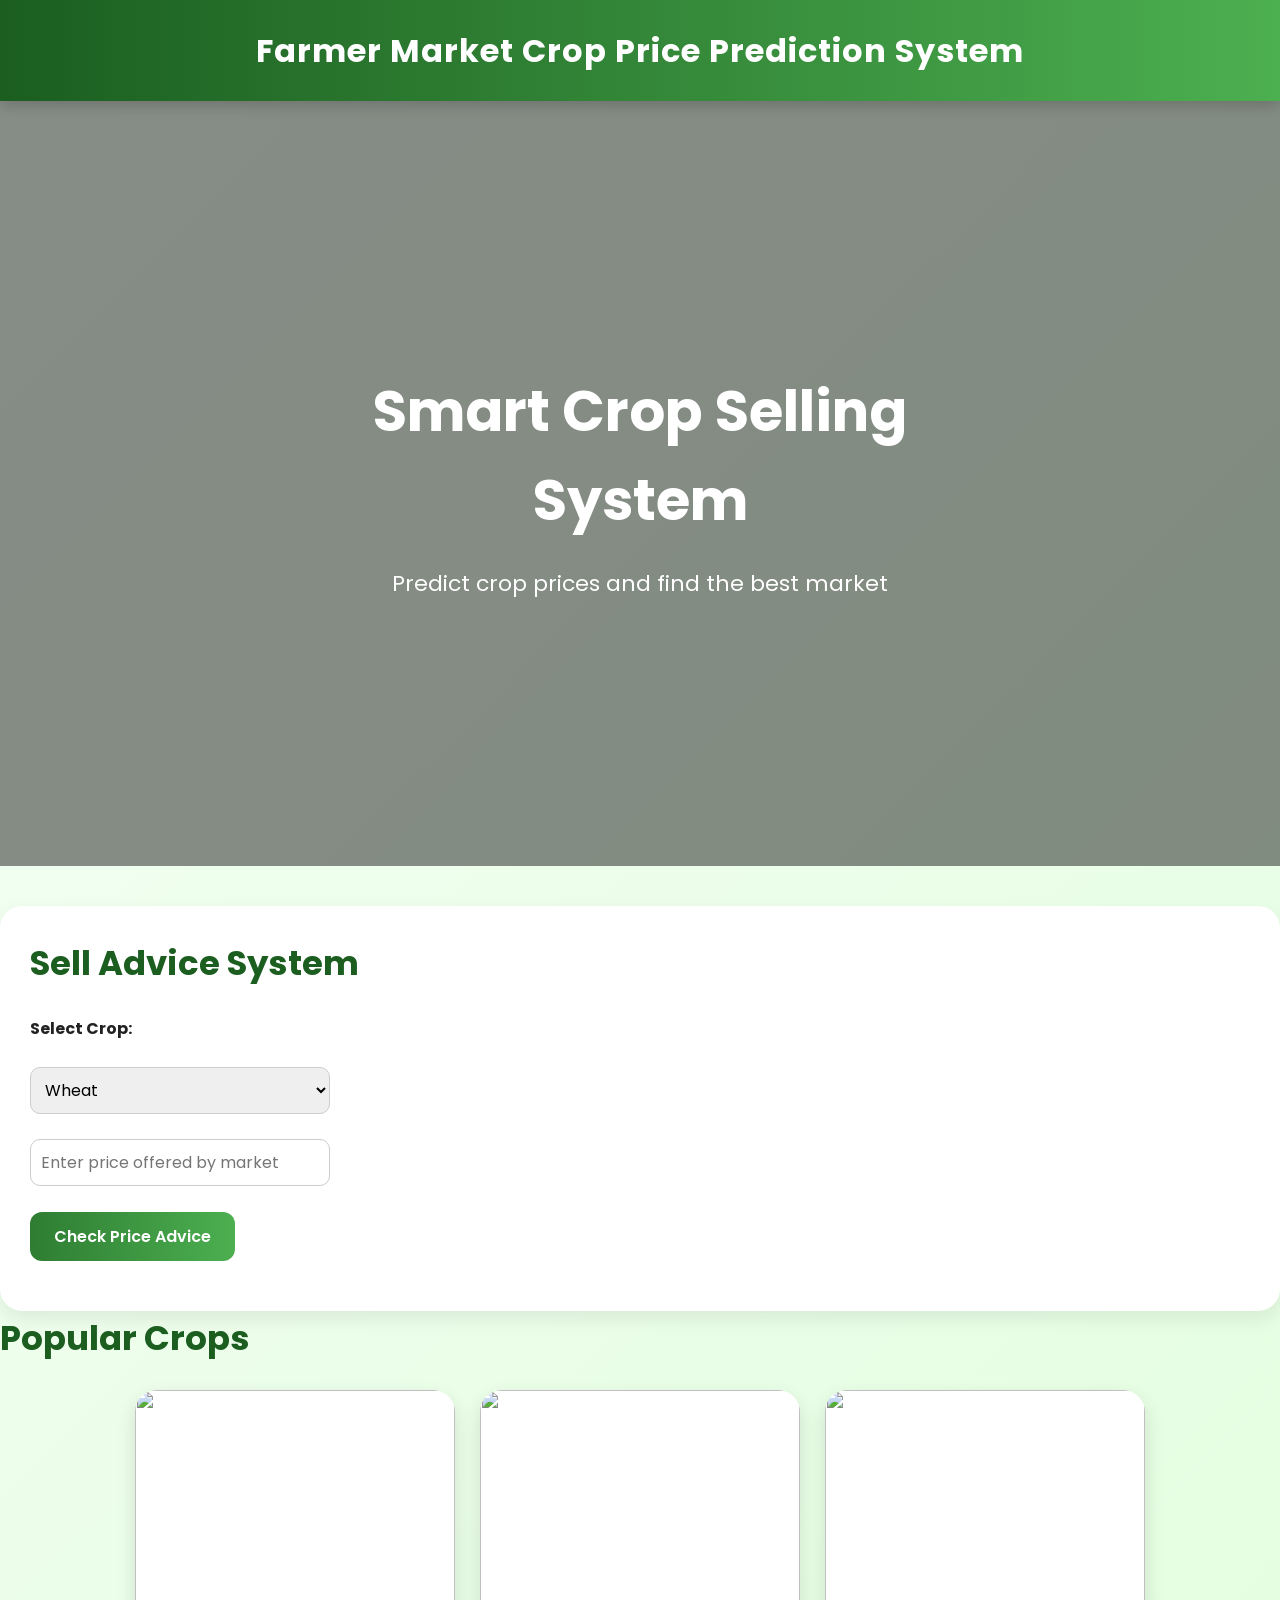
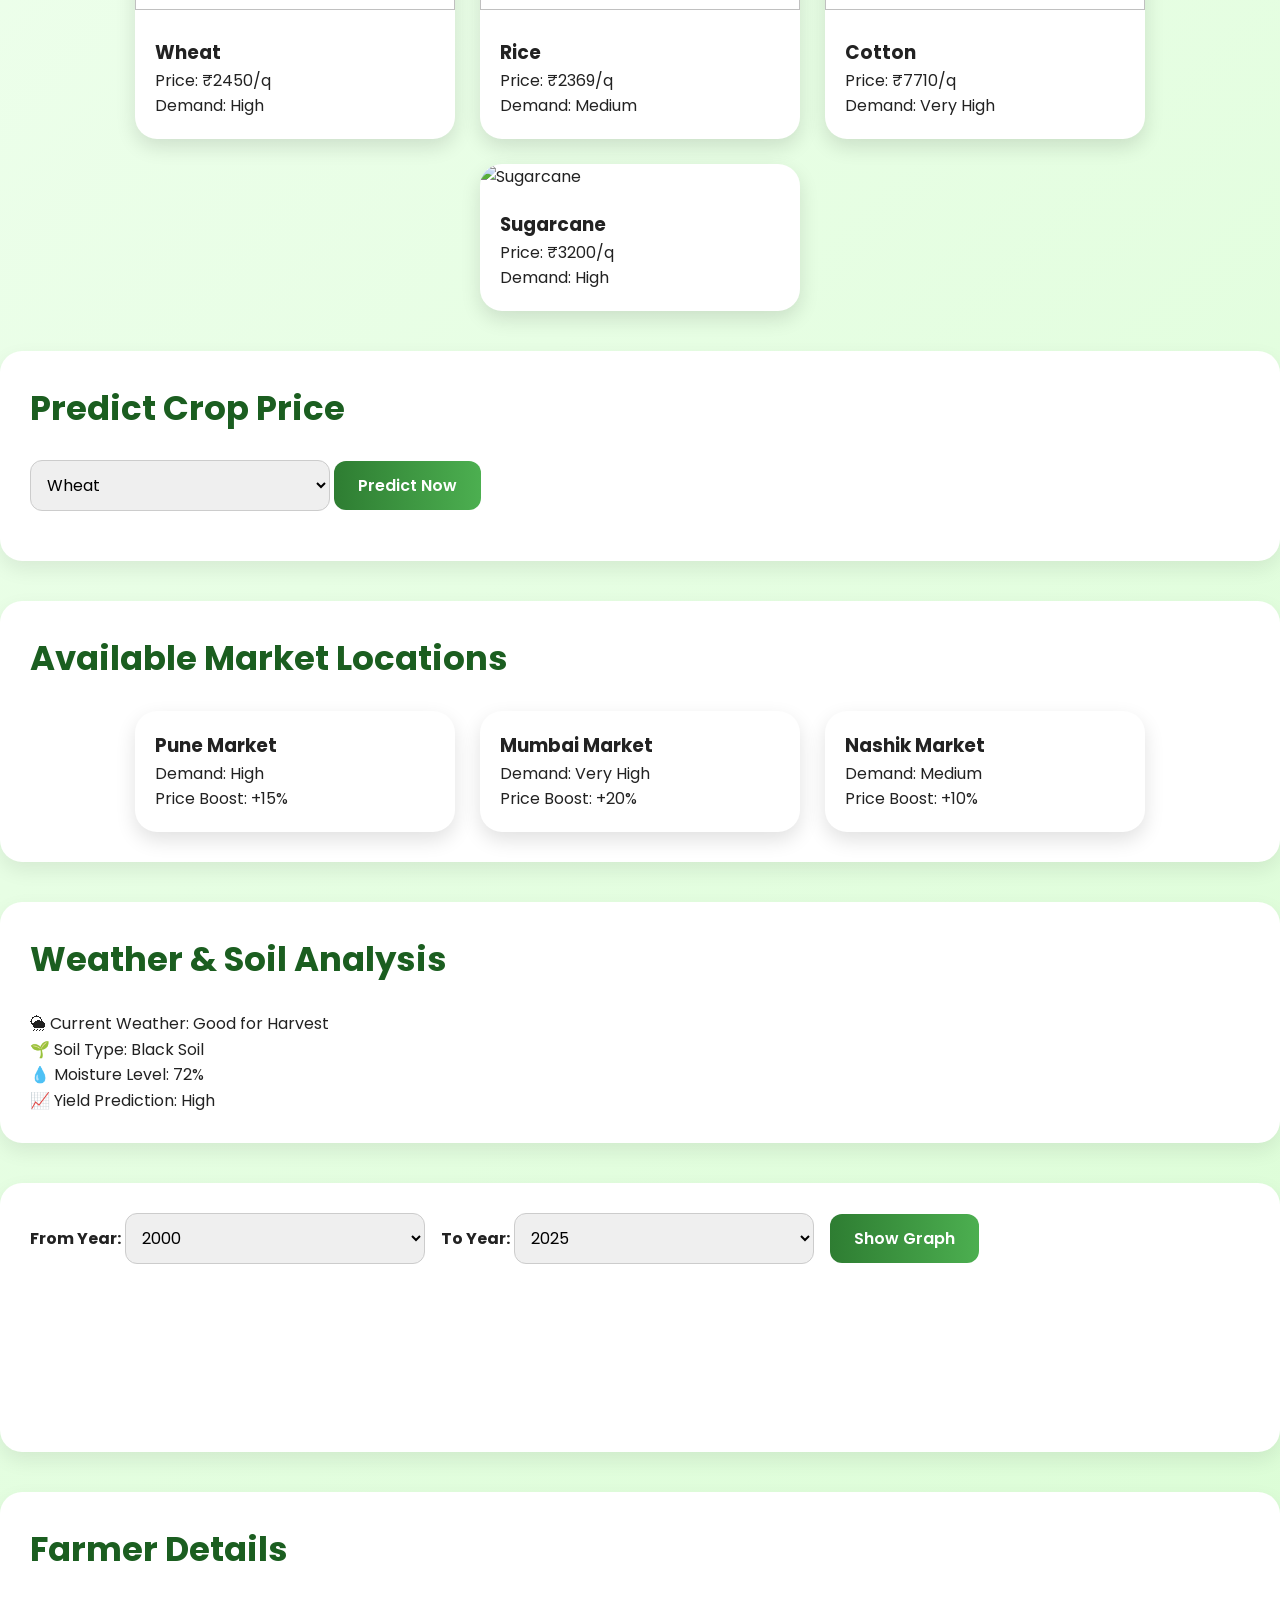
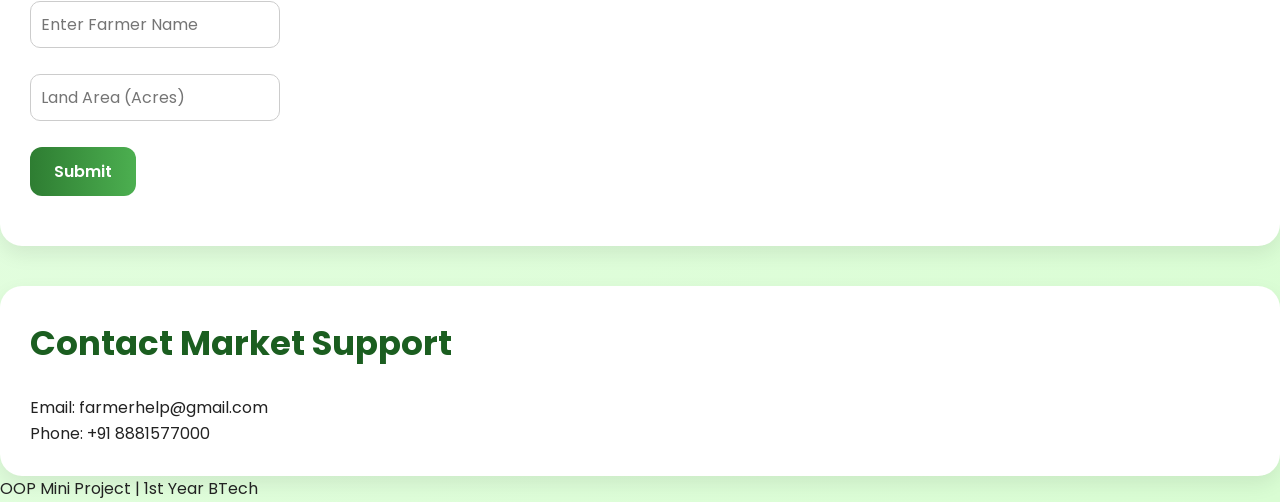
==== crop_prediction/index.html @ ea8256b3 "Initial commit" ====
<!DOCTYPE html>
<html lang="en">
<head>
<script src="https://cdn.jsdelivr.net/npm/chart.js"></script>
<meta charset="UTF-8">
<meta name="viewport" content="width=device-width, initial-scale=1.0">
<title>Farmer Market Crop Price Prediction</title>

<style>
@import url('https://fonts.googleapis.com/css2?family=Poppins:wght@300;400;600;700&display=swap');

*{
    margin:0;
    padding:0;
    box-sizing:border-box;
    font-family:'Poppins', sans-serif;
}

body{
    background: linear-gradient(135deg,#f5fff5,#d9fdd3);
    color:#222;
    line-height:1.6;
}

/* HEADER */
header{
    background: linear-gradient(90deg,#1b5e20,#4caf50);
    color:white;
    padding:25px;
    text-align:center;
    font-size:32px;
    font-weight:700;
    letter-spacing:1px;
    box-shadow:0 4px 15px rgba(0,0,0,0.2);
}

/* HERO */
.hero{
    height:85vh;
    background:url('https://images.unsplash.com/photo-1500937386664-56d1dfef3854?auto=format&fit=crop&w=1600&q=80') center/cover;
    display:flex;
    justify-content:center;
    align-items:center;
    text-align:center;
    position:relative;
}

.hero::before{
    content:'';
    position:absolute;
    inset:0;
    background:rgba(0,0,0,0.45);
}

.hero-content{
    position:relative;
    z-index:2;
    color:white;
    padding:40px;
    max-width:800px;
}

.hero h1{
    font-size:56px;
    font-weight:700;
    margin-bottom:20px;
}

.hero p{
    font-size:22px;
}

<section class="container">
    <h2>Why Use Our System?</h2>

    <div class="card-container">
        <div class="card">
            <div class="card-content">
                <h3>📈 Smart Prediction</h3>
                <p>Predict future crop prices using demand trends and historical data.</p>
            </div>
        </div>

        <div class="card">
            <div class="card-content">
                <h3>🌦 Weather Support</h3>
                <p>Analyze weather and soil conditions for better selling decisions.</p>
            </div>
        </div>

        <div class="card">
            <div class="card-content">
                <h3>💰 Profit Advice</h3>
                <p>Get the best time to sell and maximize your profit.</p>
            </div>
        </div>
    </div>
</section>

/* MAIN */
.container{
    width:90%;
    max-width:1200px;
    margin:auto;
    padding:50px 0;
}

/* SECTION TITLES */
h2{
    font-size:34px;
    margin-bottom:25px;
    color:#1b5e20;
}

/* CARDS */
.card-container{
    display:flex;
    flex-wrap:wrap;
    gap:25px;
    justify-content:center;
}

.card{
    width:320px;
    background:white;
    border-radius:22px;
    overflow:hidden;
    box-shadow:0 8px 20px rgba(0,0,0,0.12);
    transition:0.3s;
}

.card:hover{
    transform:translateY(-8px);
    box-shadow:0 12px 25px rgba(0,0,0,0.18);
}

.card img{
    width:100%;
    height:220px;
    object-fit:cover;
}

.card-content{
    padding:20px;
}

/* PANELS */
.predict-box,
.history,
.contact,
.market-section,
.weather-analysis,
.trend-graph,
.farmer-form,
.sell-advice{
    margin-top:40px;
    background:white;
    padding:30px;
    border-radius:22px;
    box-shadow:0 8px 20px rgba(0,0,0,0.08);
}

/* FORM ELEMENTS */
select,
input{
    padding:12px;
    width:300px;
    border-radius:12px;
    border:1px solid #ccc;
    font-size:16px;
}

button{
    padding:12px 24px;
    background:linear-gradient(90deg,#2e7d32,#4caf50);
    color:white;
    border:none;
    border-radius:12px;
    font-size:16px;
    font-weight:600;
    cursor:pointer;
    transition:0.3s;
}

button:hover{
    transform:scale(1.05);
    box-shadow:0 4px 12px rgba(0,0,0,0.2);
}
<section class="container">
    <div class="history" style="text-align:center;">
        <h2>🌾 Empowering Farmers with Smart Decisions</h2>
        <p style="font-size:20px;">
            “Right crop, right price, right time — technology for every farmer.”
        </p>
    </div>
</section>
/* FOOTER */
footer{
    margin-top:50px;
    background:#1b5e20;
    color:white;
    text-align:center;
    padding:20px;
    font-size:18px;
}
</style>
</head>
<body>

<header>
Farmer Market Crop Price Prediction System
</header>

<section class="hero">
    <div class="hero-content">
        <h1>Smart Crop Selling System</h1>
        <p>Predict crop prices and find the best market</p>
    </div>
</section>
<section class="sell-advice">
<h2>Sell Advice System</h2>

<label><b>Select Crop:</b></label><br><br>
<select id="sellCrop" style="padding:10px;width:300px;border-radius:10px;">
    <option value="Wheat">Wheat</option>
    <option value="Rice">Rice</option>
    <option value="Cotton">Cotton</option>
    <option value="Sugarcane">Sugarcane</option>
</select>
<br><br>

<input type="number" id="marketPrice" 
placeholder="Enter price offered by market"
style="padding:10px;width:300px;border-radius:10px;">
<br><br>

<button onclick="checkPrice()">Check Price Advice</button>

<p id="adviceOutput" style="margin-top:20px;font-size:18px;"></p>
</section>

<div class="container">

<section class="crop-section">
<h2>Popular Crops</h2>

<div class="card-container">

<div class="card">
<img src="https://images.unsplash.com/photo-1574323347407-f5e1ad6d020b">
<div class="card-content">
<h3>Wheat</h3>
<p>Price: ₹2450/q</p>
<p>Demand: High</p>
</div>
</div>

<div class="card">
<img src="https://www.zojirushi.com/blog/wp-content/uploads/2016/01/riceplant01.jpg">
<div class="card-content">
<h3>Rice</h3>
<p>Price: ₹2369/q</p>
<p>Demand: Medium</p>
</div>
</div>

<div class="card">
<img src="https://images.stockcake.com/public/e/e/f/eef468a3-b509-4e6b-be29-106e3f3d4879_large/blooming-cotton-plant-stockcake.jpg">
<div class="card-content">
<h3>Cotton</h3>
<p>Price: ₹7710/q</p>
<p>Demand: Very High</p>
</div>
</div>
<div class="card">
    <img src="https://www.bhg.com/thmb/dGVkgUEAOrdxCWcM9x79Tbp95kA=/4000x0/filters:no_upscale():strip_icc()/How-to-Plant-and-Grow-Sugar-Cane-965303384-2fdac181359d44c185dfa7988fc181a8.jpg" alt="Sugarcane">
    <div class="card-content">
        <h3>Sugarcane</h3>
        <p>Price: ₹3200/q</p>
        <p>Demand: High</p>
    </div>
</div>
</div>
</section>

<section class="predict-box">
<h2>Predict Crop Price</h2>

<select id="cropSelect">
<option>Wheat</option>
<option>Rice</option>
<option>Cotton</option>
<option>Sugarcane</option>
</select>

<button onclick="predictPrice()">Predict Now</button>

<p id="result" style="margin-top:20px;font-size:20px;"></p>
</section>

<section class="market-section">
<h2>Available Market Locations</h2>

<div class="card-container">

<div class="card">
<div class="card-content">
<h3>Pune Market</h3>
<p>Demand: High</p>
<p>Price Boost: +15%</p>
</div>
</div>

<div class="card">
<div class="card-content">
<h3>Mumbai Market</h3>
<p>Demand: Very High</p>
<p>Price Boost: +20%</p>
</div>
</div>

<div class="card">
<div class="card-content">
<h3>Nashik Market</h3>
<p>Demand: Medium</p>
<p>Price Boost: +10%</p>
</div>
</div>

</div>
</section>

<section class="weather-analysis">
<h2>Weather & Soil Analysis</h2>
<p>🌦 Current Weather: Good for Harvest</p>
<p>🌱 Soil Type: Black Soil</p>
<p>💧 Moisture Level: 72%</p>
<p>📈 Yield Prediction: High</p>
</section>

<section class="trend-graph">
    <label><b>From Year:</b></label>
    <select id="fromYear"></select>
    &nbsp;&nbsp;
    <label><b>To Year:</b></label>
    <select id="toYear"></select>
    &nbsp;&nbsp;
    <button onclick="updateGraph()">Show Graph</button>
    <canvas id="cropChart"></canvas>
</section>

<section class="farmer-form">
<h2>Farmer Details</h2>

<input type="text" id="farmerName" placeholder="Enter Farmer Name" style="padding:10px;width:250px;border-radius:10px;"><br><br>

<input type="text" id="landArea" placeholder="Land Area (Acres)" style="padding:10px;width:250px;border-radius:10px;"><br><br>

<button onclick="showFarmerData()">Submit</button>

<p id="farmerOutput" style="margin-top:20px;font-size:18px;"></p>
</section>
<section class="contact">
<h2>Contact Market Support</h2>
<p>Email: farmerhelp@gmail.com</p>
<p>Phone: +91 8881577000</p>
</section>

</div>
<!--OOP code-->
<footer>
OOP Mini Project | 1st Year BTech

</footer>

<script>
class Crop{
    constructor(name,price){
        this.name=name;
        this.price=price;
    }

    getPrediction(){
        return Math.round(this.price*1.15);
    }
}

function predictPrice(){
    let crop=document.getElementById("cropSelect").value;
    let price;

    if(crop==="Wheat") price=2450;
    else if(crop==="Rice") price=2369;
    else if(crop==="Cotton") price=7710;
    else price=3200;

    let obj=new Crop(crop,price);

    document.getElementById("result").innerHTML=
        "Predicted Price of <b>"+crop+
        "</b> is ₹<b>"+obj.getPrediction()+"</b>";
}

class Farmer{
    constructor(name,land){
        this.name=name;
        this.land=land;
    }

    getEstimatedProfit(){
        return this.land*5000;
    }
}

function showFarmerData(){
    let name=document.getElementById("farmerName").value;
    let land=document.getElementById("landArea").value;

    let farmer=new Farmer(name,land);

    document.getElementById("farmerOutput").innerHTML=
        "Farmer: <b>"+farmer.name+
        "</b><br>Estimated Profit: ₹<b>"+
        farmer.getEstimatedProfit()+"</b>";
}

class SellAdvisor{
    constructor(currentPrice, offeredPrice){
        this.currentPrice = currentPrice;
        this.offeredPrice = offeredPrice;
    }

    getAdvice(){
        let diff = this.offeredPrice - this.currentPrice;

        if(this.offeredPrice >= this.currentPrice + 200){
            return "✅ Good price. Sell now.";
        }
        else if(this.offeredPrice >= this.currentPrice){
            return "👍 Fair price. You can sell within 2-3 days.";
        }
        else if(this.offeredPrice >= this.currentPrice - 200){
            return "⏳ Wait 7-10 days for better market demand.";
        }
        else{
            return "❌ Price is low. Wait 1 month before selling.";
        }
    }
}

function checkPrice(){
    let crop = document.getElementById("sellCrop").value;
    let offered = parseInt(document.getElementById("marketPrice").value);

    let currentPrice;

    if(crop === "Wheat"){
        currentPrice = 2450;
    }
    else if(crop === "Rice"){
        currentPrice = 2369;
    }
    else if(crop === "Cotton"){
        currentPrice = 7710;
    }
    else{
        currentPrice = 3200; // Sugarcane
    }

    let advisor = new SellAdvisor(currentPrice, offered);

    document.getElementById("adviceOutput").innerHTML =
        "<b>Crop:</b> " + crop +
        "<br><b>Current Market Price:</b> ₹" + currentPrice +
        "<br><b>Farmer Offered Price:</b> ₹" + offered +
        "<br><b>Advice:</b> " + advisor.getAdvice();
}

const years = [];

const wheatData = [];
const riceData = [];
const cottonData = [];
const sugarcaneData = [];

/* GENERATE YEARS 2000-2025 */

for(let year = 2000; year <= 2025; year++){

    years.push(year.toString());

    wheatData.push(1200 + (year - 2000) * 50);

    riceData.push(1000 + (year - 2000) * 55);

    cottonData.push(3000 + (year - 2000) * 180);

    sugarcaneData.push(1500 + (year - 2000) * 70);
}

/* ADD YEARS TO DROPDOWN */

const fromSelect = document.getElementById("fromYear");

const toSelect = document.getElementById("toYear");

years.forEach((year, index) => {

    fromSelect.innerHTML +=
        `<option value="${index}">${year}</option>`;

    toSelect.innerHTML +=
        `<option value="${index}">${year}</option>`;
});

/* DEFAULT TO YEAR */

toSelect.value = years.length - 1;

/* CREATE GRAPH */

const ctx = document.getElementById('cropChart');

let cropChart = new Chart(ctx, {

    type: 'line',

    data: {

        labels: years,

        datasets: [

        {
            label: 'Wheat Price',
            data: wheatData,
            borderWidth: 3
        },

        {
            label: 'Rice Price',
            data: riceData,
            borderWidth: 3
        },

        {
            label: 'Cotton Price',
            data: cottonData,
            borderWidth: 3
        },

        {
            label: 'Sugarcane Price',
            data: sugarcaneData,
            borderWidth: 3
        }

        ]
    },

    options: {
        responsive: true
    }
});

/* UPDATE GRAPH */

function updateGraph(){

    let from =
        parseInt(document.getElementById("fromYear").value);

    let to =
        parseInt(document.getElementById("toYear").value);

    if(from > to){

        alert("From Year must be smaller than To Year");

        return;
    }

    cropChart.data.labels =
        years.slice(from, to + 1);

    cropChart.data.datasets[0].data =
        wheatData.slice(from, to + 1);

    cropChart.data.datasets[1].data =
        riceData.slice(from, to + 1);

    cropChart.data.datasets[2].data =
        cottonData.slice(from, to + 1);

    cropChart.data.datasets[3].data =
        sugarcaneData.slice(from, to + 1);

    cropChart.update();
}
</script>

</body>
</html>
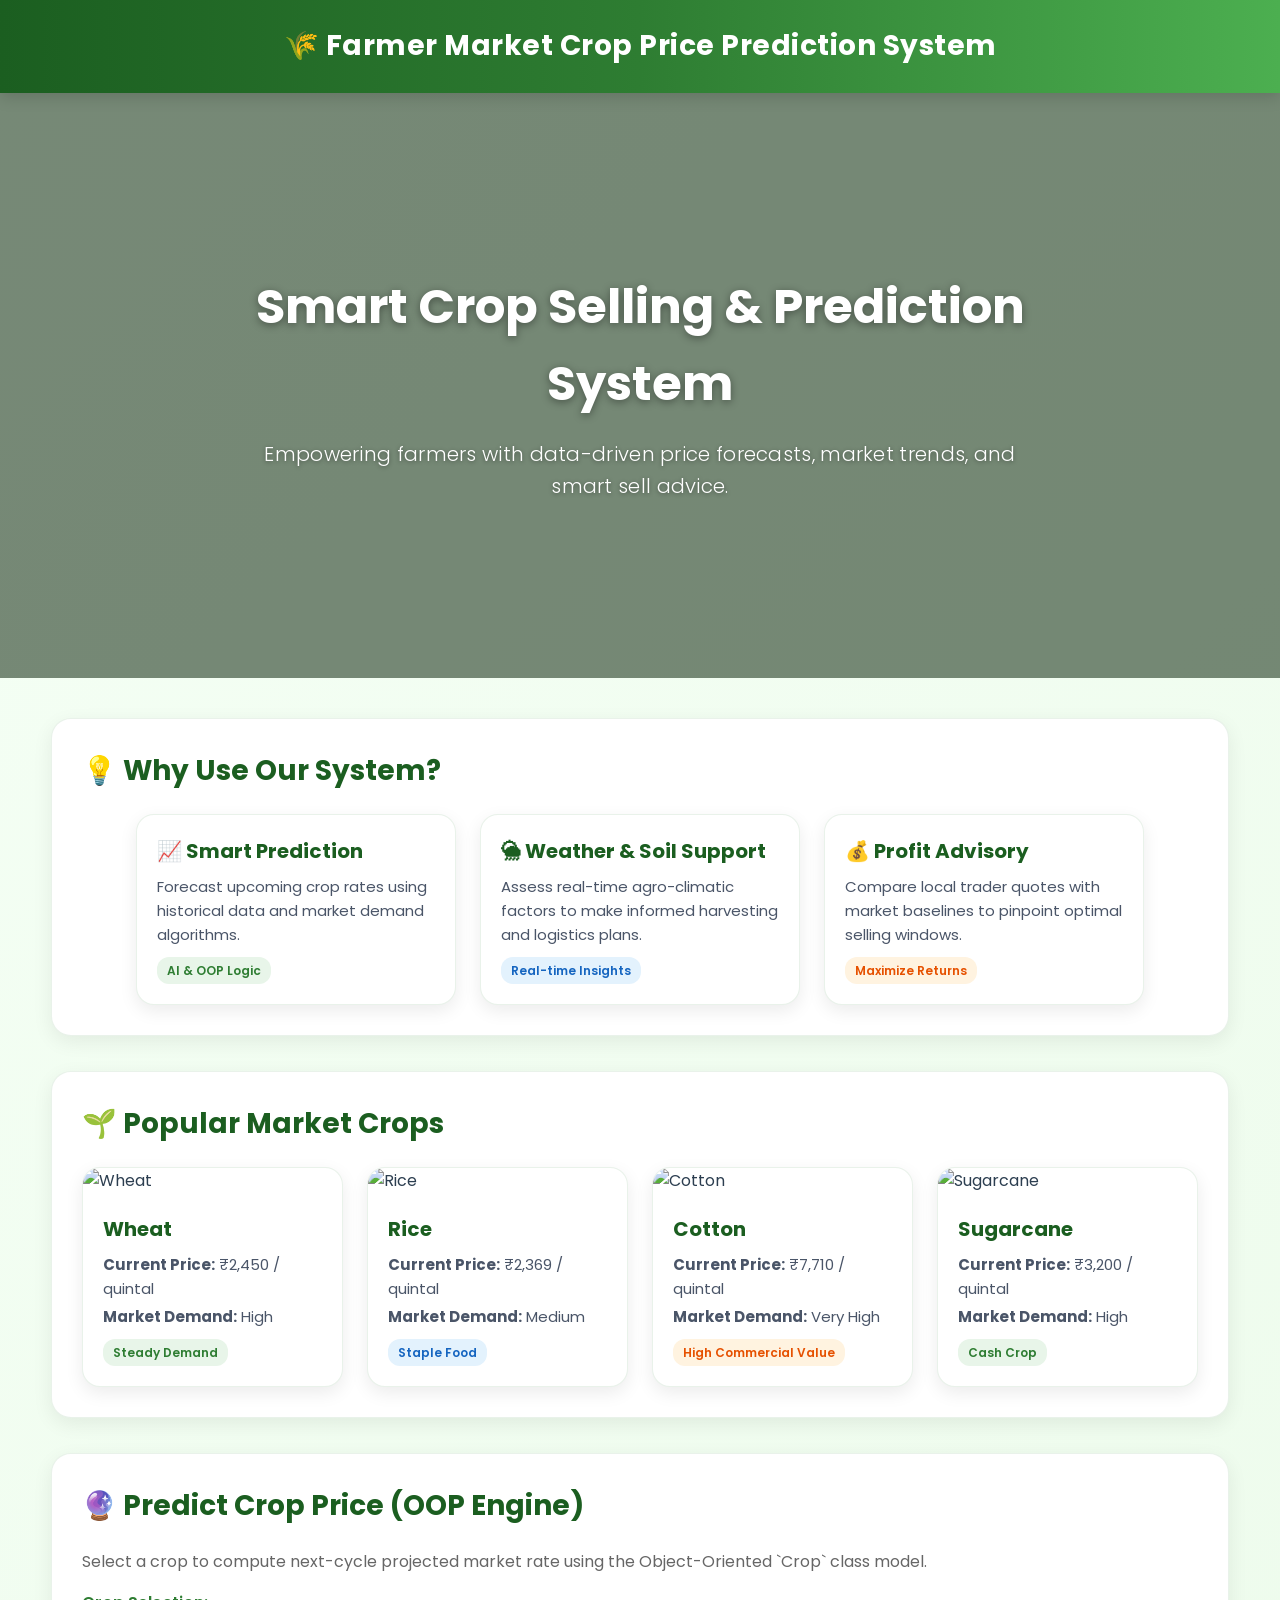
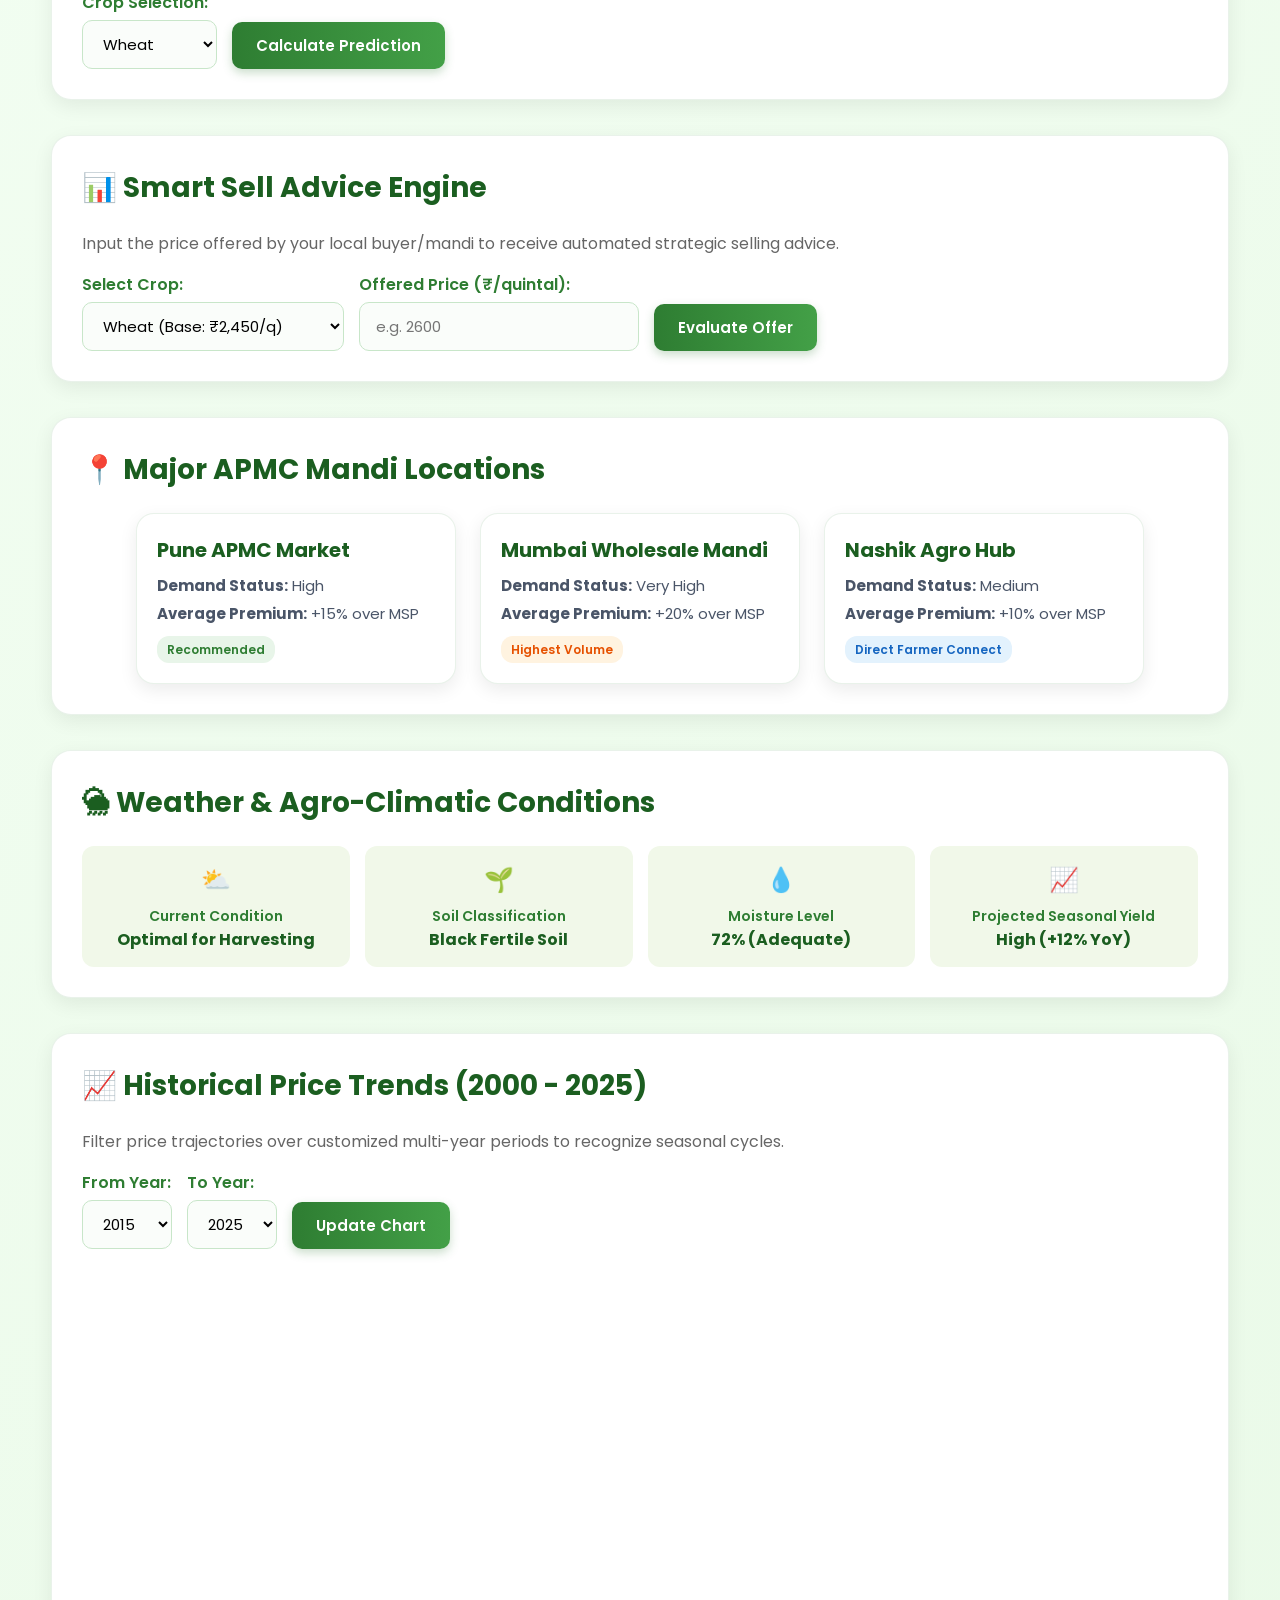
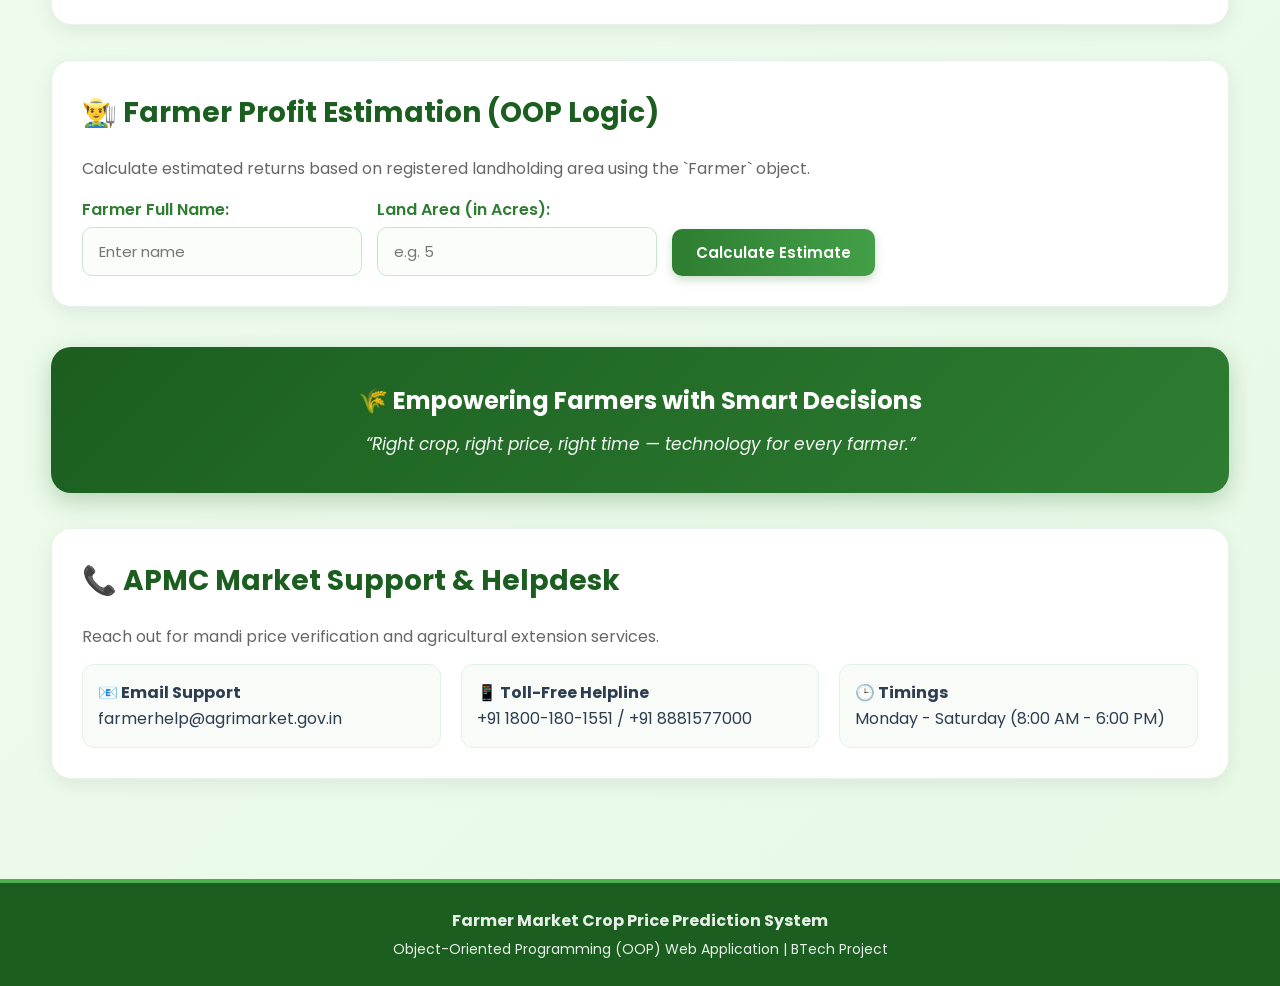
==== commit 734fd96f: "Add Streamlit app, requirements.txt, index.html updates, and README for Streamlit deployment" ====
--- a/crop_prediction/index.html
+++ b/crop_prediction/index.html
@@ -1,599 +1,854 @@
 <!DOCTYPE html>
 <html lang="en">
 <head>
-<script src="https://cdn.jsdelivr.net/npm/chart.js"></script>
-<meta charset="UTF-8">
-<meta name="viewport" content="width=device-width, initial-scale=1.0">
-<title>Farmer Market Crop Price Prediction</title>
-
-<style>
-@import url('https://fonts.googleapis.com/css2?family=Poppins:wght@300;400;600;700&display=swap');
-
-*{
-    margin:0;
-    padding:0;
-    box-sizing:border-box;
-    font-family:'Poppins', sans-serif;
-}
-
-body{
-    background: linear-gradient(135deg,#f5fff5,#d9fdd3);
-    color:#222;
-    line-height:1.6;
-}
-
-/* HEADER */
-header{
-    background: linear-gradient(90deg,#1b5e20,#4caf50);
-    color:white;
-    padding:25px;
-    text-align:center;
-    font-size:32px;
-    font-weight:700;
-    letter-spacing:1px;
-    box-shadow:0 4px 15px rgba(0,0,0,0.2);
-}
-
-/* HERO */
-.hero{
-    height:85vh;
-    background:url('https://images.unsplash.com/photo-1500937386664-56d1dfef3854?auto=format&fit=crop&w=1600&q=80') center/cover;
-    display:flex;
-    justify-content:center;
-    align-items:center;
-    text-align:center;
-    position:relative;
-}
-
-.hero::before{
-    content:'';
-    position:absolute;
-    inset:0;
-    background:rgba(0,0,0,0.45);
-}
-
-.hero-content{
-    position:relative;
-    z-index:2;
-    color:white;
-    padding:40px;
-    max-width:800px;
-}
-
-.hero h1{
-    font-size:56px;
-    font-weight:700;
-    margin-bottom:20px;
-}
-
-.hero p{
-    font-size:22px;
-}
-
-<section class="container">
-    <h2>Why Use Our System?</h2>
-
-    <div class="card-container">
-        <div class="card">
-            <div class="card-content">
-                <h3>📈 Smart Prediction</h3>
-                <p>Predict future crop prices using demand trends and historical data.</p>
-            </div>
-        </div>
-
-        <div class="card">
-            <div class="card-content">
-                <h3>🌦 Weather Support</h3>
-                <p>Analyze weather and soil conditions for better selling decisions.</p>
-            </div>
-        </div>
-
-        <div class="card">
-            <div class="card-content">
-                <h3>💰 Profit Advice</h3>
-                <p>Get the best time to sell and maximize your profit.</p>
-            </div>
-        </div>
+    <meta charset="UTF-8">
+    <meta name="viewport" content="width=device-width, initial-scale=1.0">
+    <title>Farmer Market Crop Price Prediction System</title>
+    <!-- Chart.js CDN -->
+    <script src="https://cdn.jsdelivr.net/npm/chart.js"></script>
+    <style>
+        @import url('https://fonts.googleapis.com/css2?family=Poppins:wght@300;400;500;600;700&display=swap');
+
+        * {
+            margin: 0;
+            padding: 0;
+            box-sizing: border-box;
+            font-family: 'Poppins', sans-serif;
+        }
+
+        body {
+            background: linear-gradient(135deg, #f5fff5, #e8f9e6);
+            color: #2c3e50;
+            line-height: 1.6;
+        }
+
+        /* HEADER */
+        header {
+            background: linear-gradient(90deg, #1b5e20, #2e7d32, #4caf50);
+            color: white;
+            padding: 24px 20px;
+            text-align: center;
+            font-size: 28px;
+            font-weight: 700;
+            letter-spacing: 0.5px;
+            box-shadow: 0 4px 15px rgba(0, 0, 0, 0.15);
+            position: sticky;
+            top: 0;
+            z-index: 100;
+        }
+
+        /* HERO */
+        .hero {
+            height: 65vh;
+            min-height: 400px;
+            background: url('https://images.unsplash.com/photo-1500937386664-56d1dfef3854?auto=format&fit=crop&w=1600&q=80') center/cover no-repeat;
+            display: flex;
+            justify-content: center;
+            align-items: center;
+            text-align: center;
+            position: relative;
+        }
+
+        .hero::before {
+            content: '';
+            position: absolute;
+            inset: 0;
+            background: rgba(15, 40, 15, 0.55);
+        }
+
+        .hero-content {
+            position: relative;
+            z-index: 2;
+            color: white;
+            padding: 30px;
+            max-width: 850px;
+        }
+
+        .hero h1 {
+            font-size: 48px;
+            font-weight: 700;
+            margin-bottom: 15px;
+            text-shadow: 0 2px 8px rgba(0, 0, 0, 0.4);
+        }
+
+        .hero p {
+            font-size: 20px;
+            font-weight: 300;
+            letter-spacing: 0.3px;
+            text-shadow: 0 1px 4px rgba(0, 0, 0, 0.4);
+        }
+
+        /* CONTAINER */
+        .container {
+            width: 92%;
+            max-width: 1200px;
+            margin: auto;
+            padding: 40px 0;
+        }
+
+        /* SECTION TITLES */
+        h2 {
+            font-size: 28px;
+            margin-bottom: 20px;
+            color: #1b5e20;
+            display: flex;
+            align-items: center;
+            gap: 10px;
+        }
+
+        /* CARDS */
+        .card-container {
+            display: flex;
+            flex-wrap: wrap;
+            gap: 24px;
+            justify-content: center;
+        }
+
+        .card {
+            flex: 1 1 260px;
+            max-width: 320px;
+            background: white;
+            border-radius: 18px;
+            overflow: hidden;
+            box-shadow: 0 6px 18px rgba(0, 0, 0, 0.08);
+            transition: transform 0.3s ease, box-shadow 0.3s ease;
+            border: 1px solid rgba(46, 125, 50, 0.1);
+        }
+
+        .card:hover {
+            transform: translateY(-6px);
+            box-shadow: 0 12px 26px rgba(0, 0, 0, 0.14);
+        }
+
+        .card img {
+            width: 100%;
+            height: 190px;
+            object-fit: cover;
+        }
+
+        .card-content {
+            padding: 20px;
+        }
+
+        .card-content h3 {
+            color: #1b5e20;
+            margin-bottom: 8px;
+            font-size: 20px;
+        }
+
+        .card-content p {
+            font-size: 15px;
+            color: #4a5568;
+            margin-bottom: 4px;
+        }
+
+        .badge {
+            display: inline-block;
+            padding: 4px 10px;
+            border-radius: 12px;
+            font-size: 12px;
+            font-weight: 600;
+            margin-top: 6px;
+        }
+
+        .badge-green { background: #e8f5e9; color: #2e7d32; }
+        .badge-orange { background: #fff3e0; color: #e65100; }
+        .badge-blue { background: #e3f2fd; color: #1565c0; }
+
+        /* PANELS */
+        .panel {
+            margin-top: 35px;
+            background: white;
+            padding: 30px;
+            border-radius: 20px;
+            box-shadow: 0 6px 20px rgba(0, 0, 0, 0.07);
+            border: 1px solid rgba(46, 125, 50, 0.1);
+        }
+
+        /* FORM ELEMENTS */
+        .form-group {
+            display: flex;
+            flex-wrap: wrap;
+            gap: 15px;
+            align-items: center;
+            margin-top: 15px;
+        }
+
+        label {
+            font-weight: 600;
+            color: #2e7d32;
+        }
+
+        select, input[type="text"], input[type="number"] {
+            padding: 12px 16px;
+            width: 100%;
+            max-width: 280px;
+            border-radius: 10px;
+            border: 1.5px solid #c8e6c9;
+            font-size: 15px;
+            outline: none;
+            transition: border-color 0.2s;
+            background: #fafdfa;
+        }
+
+        select:focus, input:focus {
+            border-color: #2e7d32;
+            background: #fff;
+        }
+
+        button {
+            padding: 12px 24px;
+            background: linear-gradient(90deg, #2e7d32, #43a047);
+            color: white;
+            border: none;
+            border-radius: 10px;
+            font-size: 15px;
+            font-weight: 600;
+            cursor: pointer;
+            transition: all 0.25s ease;
+            box-shadow: 0 4px 10px rgba(46, 125, 50, 0.25);
+        }
+
+        button:hover {
+            transform: translateY(-2px);
+            box-shadow: 0 6px 14px rgba(46, 125, 50, 0.35);
+            background: linear-gradient(90deg, #1b5e20, #388e3c);
+        }
+
+        /* OUTPUT BOX */
+        .output-box {
+            margin-top: 20px;
+            padding: 16px 20px;
+            border-radius: 12px;
+            background: #f1f8e9;
+            border-left: 5px solid #4caf50;
+            font-size: 16px;
+            color: #1b5e20;
+            display: none;
+        }
+
+        /* WEATHER GRID */
+        .weather-grid {
+            display: grid;
+            grid-template-columns: repeat(auto-fit, minmax(200px, 1fr));
+            gap: 15px;
+            margin-top: 15px;
+        }
+
+        .weather-item {
+            background: #f1f8e9;
+            padding: 15px;
+            border-radius: 12px;
+            text-align: center;
+        }
+
+        .weather-item span {
+            font-size: 24px;
+            display: block;
+            margin-bottom: 5px;
+        }
+
+        .weather-item h4 {
+            color: #2e7d32;
+            font-size: 14px;
+            font-weight: 600;
+        }
+
+        .weather-item p {
+            font-size: 16px;
+            font-weight: 700;
+            color: #1b5e20;
+        }
+
+        /* QUOTE / BANNER */
+        .quote-banner {
+            margin-top: 40px;
+            background: linear-gradient(135deg, #1b5e20, #2e7d32);
+            color: white;
+            padding: 35px 25px;
+            border-radius: 20px;
+            text-align: center;
+            box-shadow: 0 8px 24px rgba(27, 94, 32, 0.25);
+        }
+
+        .quote-banner h3 {
+            font-size: 24px;
+            margin-bottom: 10px;
+        }
+
+        .quote-banner p {
+            font-size: 17px;
+            font-style: italic;
+            opacity: 0.95;
+        }
+
+        /* CONTACT */
+        .contact-info {
+            display: flex;
+            flex-wrap: wrap;
+            gap: 20px;
+            margin-top: 10px;
+        }
+
+        .contact-card {
+            flex: 1 1 200px;
+            background: #f9fbf9;
+            border: 1px solid #e0f2e9;
+            padding: 15px;
+            border-radius: 12px;
+        }
+
+        /* FOOTER */
+        footer {
+            margin-top: 60px;
+            background: #1b5e20;
+            color: white;
+            text-align: center;
+            padding: 25px 20px;
+            font-size: 16px;
+            border-top: 4px solid #4caf50;
+        }
+
+        footer p {
+            opacity: 0.9;
+        }
+
+        @media (max-width: 768px) {
+            .hero h1 { font-size: 34px; }
+            .hero p { font-size: 16px; }
+            header { font-size: 22px; }
+            select, input[type="text"], input[type="number"] { max-width: 100%; }
+        }
+    </style>
+</head>
+<body>
+
+<header>
+    🌾 Farmer Market Crop Price Prediction System
+</header>
+
+<section class="hero">
+    <div class="hero-content">
+        <h1>Smart Crop Selling & Prediction System</h1>
+        <p>Empowering farmers with data-driven price forecasts, market trends, and smart sell advice.</p>
     </div>
 </section>
 
-/* MAIN */
-.container{
-    width:90%;
-    max-width:1200px;
-    margin:auto;
-    padding:50px 0;
+<div class="container">
+
+    <!-- WHY USE SYSTEM -->
+    <section class="panel" style="margin-top: 0;">
+        <h2>💡 Why Use Our System?</h2>
+        <div class="card-container" style="margin-top: 20px;">
+            <div class="card">
+                <div class="card-content">
+                    <h3>📈 Smart Prediction</h3>
+                    <p>Forecast upcoming crop rates using historical data and market demand algorithms.</p>
+                    <span class="badge badge-green">AI & OOP Logic</span>
+                </div>
+            </div>
+            <div class="card">
+                <div class="card-content">
+                    <h3>🌦 Weather & Soil Support</h3>
+                    <p>Assess real-time agro-climatic factors to make informed harvesting and logistics plans.</p>
+                    <span class="badge badge-blue">Real-time Insights</span>
+                </div>
+            </div>
+            <div class="card">
+                <div class="card-content">
+                    <h3>💰 Profit Advisory</h3>
+                    <p>Compare local trader quotes with market baselines to pinpoint optimal selling windows.</p>
+                    <span class="badge badge-orange">Maximize Returns</span>
+                </div>
+            </div>
+        </div>
+    </section>
+
+    <!-- POPULAR CROPS -->
+    <section class="panel">
+        <h2>🌱 Popular Market Crops</h2>
+        <div class="card-container" style="margin-top: 20px;">
+            <div class="card">
+                <img src="https://images.unsplash.com/photo-1574323347407-f5e1ad6d020b?auto=format&fit=crop&w=600&q=80" alt="Wheat">
+                <div class="card-content">
+                    <h3>Wheat</h3>
+                    <p><b>Current Price:</b> ₹2,450 / quintal</p>
+                    <p><b>Market Demand:</b> High</p>
+                    <span class="badge badge-green">Steady Demand</span>
+                </div>
+            </div>
+
+            <div class="card">
+                <img src="https://images.unsplash.com/photo-1586201375761-83865001e31c?auto=format&fit=crop&w=600&q=80" alt="Rice">
+                <div class="card-content">
+                    <h3>Rice</h3>
+                    <p><b>Current Price:</b> ₹2,369 / quintal</p>
+                    <p><b>Market Demand:</b> Medium</p>
+                    <span class="badge badge-blue">Staple Food</span>
+                </div>
+            </div>
+
+            <div class="card">
+                <img src="https://images.unsplash.com/photo-1605000797499-95a51c5269ae?auto=format&fit=crop&w=600&q=80" alt="Cotton">
+                <div class="card-content">
+                    <h3>Cotton</h3>
+                    <p><b>Current Price:</b> ₹7,710 / quintal</p>
+                    <p><b>Market Demand:</b> Very High</p>
+                    <span class="badge badge-orange">High Commercial Value</span>
+                </div>
+            </div>
+
+            <div class="card">
+                <img src="https://images.unsplash.com/photo-1598170845058-32b9d6a5da37?auto=format&fit=crop&w=600&q=80" alt="Sugarcane">
+                <div class="card-content">
+                    <h3>Sugarcane</h3>
+                    <p><b>Current Price:</b> ₹3,200 / quintal</p>
+                    <p><b>Market Demand:</b> High</p>
+                    <span class="badge badge-green">Cash Crop</span>
+                </div>
+            </div>
+        </div>
+    </section>
+
+    <!-- PREDICTION CALCULATOR -->
+    <section class="panel">
+        <h2>🔮 Predict Crop Price (OOP Engine)</h2>
+        <p style="color: #666; margin-bottom: 15px;">Select a crop to compute next-cycle projected market rate using the Object-Oriented `Crop` class model.</p>
+        <div class="form-group">
+            <div>
+                <label for="cropSelect">Crop Selection:</label><br>
+                <select id="cropSelect" style="margin-top: 5px;">
+                    <option value="Wheat">Wheat</option>
+                    <option value="Rice">Rice</option>
+                    <option value="Cotton">Cotton</option>
+                    <option value="Sugarcane">Sugarcane</option>
+                </select>
+            </div>
+            <div style="align-self: flex-end;">
+                <button onclick="predictPrice()">Calculate Prediction</button>
+            </div>
+        </div>
+        <div id="result" class="output-box"></div>
+    </section>
+
+    <!-- SELL ADVICE SYSTEM -->
+    <section class="panel">
+        <h2>📊 Smart Sell Advice Engine</h2>
+        <p style="color: #666; margin-bottom: 15px;">Input the price offered by your local buyer/mandi to receive automated strategic selling advice.</p>
+        <div class="form-group">
+            <div>
+                <label for="sellCrop">Select Crop:</label><br>
+                <select id="sellCrop" style="margin-top: 5px;">
+                    <option value="Wheat">Wheat (Base: ₹2,450/q)</option>
+                    <option value="Rice">Rice (Base: ₹2,369/q)</option>
+                    <option value="Cotton">Cotton (Base: ₹7,710/q)</option>
+                    <option value="Sugarcane">Sugarcane (Base: ₹3,200/q)</option>
+                </select>
+            </div>
+            <div>
+                <label for="marketPrice">Offered Price (₹/quintal):</label><br>
+                <input type="number" id="marketPrice" placeholder="e.g. 2600" style="margin-top: 5px;">
+            </div>
+            <div style="align-self: flex-end;">
+                <button onclick="checkPrice()">Evaluate Offer</button>
+            </div>
+        </div>
+        <div id="adviceOutput" class="output-box"></div>
+    </section>
+
+    <!-- AVAILABLE MARKETS -->
+    <section class="panel">
+        <h2>📍 Major APMC Mandi Locations</h2>
+        <div class="card-container" style="margin-top: 20px;">
+            <div class="card">
+                <div class="card-content">
+                    <h3>Pune APMC Market</h3>
+                    <p><b>Demand Status:</b> High</p>
+                    <p><b>Average Premium:</b> +15% over MSP</p>
+                    <span class="badge badge-green">Recommended</span>
+                </div>
+            </div>
+            <div class="card">
+                <div class="card-content">
+                    <h3>Mumbai Wholesale Mandi</h3>
+                    <p><b>Demand Status:</b> Very High</p>
+                    <p><b>Average Premium:</b> +20% over MSP</p>
+                    <span class="badge badge-orange">Highest Volume</span>
+                </div>
+            </div>
+            <div class="card">
+                <div class="card-content">
+                    <h3>Nashik Agro Hub</h3>
+                    <p><b>Demand Status:</b> Medium</p>
+                    <p><b>Average Premium:</b> +10% over MSP</p>
+                    <span class="badge badge-blue">Direct Farmer Connect</span>
+                </div>
+            </div>
+        </div>
+    </section>
+
+    <!-- WEATHER & SOIL ANALYSIS -->
+    <section class="panel">
+        <h2>🌦 Weather & Agro-Climatic Conditions</h2>
+        <div class="weather-grid">
+            <div class="weather-item">
+                <span>⛅</span>
+                <h4>Current Condition</h4>
+                <p>Optimal for Harvesting</p>
+            </div>
+            <div class="weather-item">
+                <span>🌱</span>
+                <h4>Soil Classification</h4>
+                <p>Black Fertile Soil</p>
+            </div>
+            <div class="weather-item">
+                <span>💧</span>
+                <h4>Moisture Level</h4>
+                <p>72% (Adequate)</p>
+            </div>
+            <div class="weather-item">
+                <span>📈</span>
+                <h4>Projected Seasonal Yield</h4>
+                <p>High (+12% YoY)</p>
+            </div>
+        </div>
+    </section>
+
+    <!-- HISTORICAL TREND GRAPH -->
+    <section class="panel">
+        <h2>📈 Historical Price Trends (2000 - 2025)</h2>
+        <p style="color: #666; margin-bottom: 15px;">Filter price trajectories over customized multi-year periods to recognize seasonal cycles.</p>
+        <div class="form-group" style="margin-bottom: 25px;">
+            <div>
+                <label for="fromYear">From Year:</label><br>
+                <select id="fromYear" style="margin-top: 5px;"></select>
+            </div>
+            <div>
+                <label for="toYear">To Year:</label><br>
+                <select id="toYear" style="margin-top: 5px;"></select>
+            </div>
+            <div style="align-self: flex-end;">
+                <button onclick="updateGraph()">Update Chart</button>
+            </div>
+        </div>
+        <div style="position: relative; width: 100%; min-height: 320px;">
+            <canvas id="cropChart"></canvas>
+        </div>
+    </section>
+
+    <!-- FARMER DETAILS FORM -->
+    <section class="panel">
+        <h2>👨‍🌾 Farmer Profit Estimation (OOP Logic)</h2>
+        <p style="color: #666; margin-bottom: 15px;">Calculate estimated returns based on registered landholding area using the `Farmer` object.</p>
+        <div class="form-group">
+            <div>
+                <label for="farmerName">Farmer Full Name:</label><br>
+                <input type="text" id="farmerName" placeholder="Enter name" style="margin-top: 5px;">
+            </div>
+            <div>
+                <label for="landArea">Land Area (in Acres):</label><br>
+                <input type="number" id="landArea" step="0.1" placeholder="e.g. 5" style="margin-top: 5px;">
+            </div>
+            <div style="align-self: flex-end;">
+                <button onclick="showFarmerData()">Calculate Estimate</button>
+            </div>
+        </div>
+        <div id="farmerOutput" class="output-box"></div>
+    </section>
+
+    <!-- EMPOWERING QUOTE BANNER -->
+    <div class="quote-banner">
+        <h3>🌾 Empowering Farmers with Smart Decisions</h3>
+        <p>“Right crop, right price, right time — technology for every farmer.”</p>
+    </div>
+
+    <!-- CONTACT SUPPORT -->
+    <section class="panel">
+        <h2>📞 APMC Market Support & Helpdesk</h2>
+        <p style="color: #666; margin-bottom: 15px;">Reach out for mandi price verification and agricultural extension services.</p>
+        <div class="contact-info">
+            <div class="contact-card">
+                <b>📧 Email Support</b>
+                <p>farmerhelp@agrimarket.gov.in</p>
+            </div>
+            <div class="contact-card">
+                <b>📱 Toll-Free Helpline</b>
+                <p>+91 1800-180-1551 / +91 8881577000</p>
+            </div>
+            <div class="contact-card">
+                <b>🕒 Timings</b>
+                <p>Monday - Saturday (8:00 AM - 6:00 PM)</p>
+            </div>
+        </div>
+    </section>
+
+</div>
+
+<!-- FOOTER -->
+<footer>
+    <p><b>Farmer Market Crop Price Prediction System</b></p>
+    <p style="font-size: 14px; margin-top: 5px;">Object-Oriented Programming (OOP) Web Application | BTech Project</p>
+</footer>
+
+<!-- JAVASCRIPT LOGIC -->
+<script>
+/* ==========================================================
+   OBJECT-ORIENTED PROGRAMMING (OOP) IMPLEMENTATION
+   ========================================================== */
+
+// 1. Crop Class
+class Crop {
+    constructor(name, basePrice) {
+        this.name = name;
+        this.basePrice = basePrice;
+    }
+
+    getPrediction() {
+        // Forecasted price model incorporating standard 15% market cycle surge
+        return Math.round(this.basePrice * 1.15);
+    }
 }
 
-/* SECTION TITLES */
-h2{
-    font-size:34px;
-    margin-bottom:25px;
-    color:#1b5e20;
+// 2. Farmer Class
+class Farmer {
+    constructor(name, land) {
+        this.name = name;
+        this.land = parseFloat(land);
+    }
+
+    getEstimatedProfit() {
+        // Average estimated baseline profit calculation ₹5,000 per acre
+        return Math.round(this.land * 5000);
+    }
 }
 
-/* CARDS */
-.card-container{
-    display:flex;
-    flex-wrap:wrap;
-    gap:25px;
-    justify-content:center;
-}
-
-.card{
-    width:320px;
-    background:white;
-    border-radius:22px;
-    overflow:hidden;
-    box-shadow:0 8px 20px rgba(0,0,0,0.12);
-    transition:0.3s;
-}
-
-.card:hover{
-    transform:translateY(-8px);
-    box-shadow:0 12px 25px rgba(0,0,0,0.18);
-}
-
-.card img{
-    width:100%;
-    height:220px;
-    object-fit:cover;
-}
-
-.card-content{
-    padding:20px;
-}
-
-/* PANELS */
-.predict-box,
-.history,
-.contact,
-.market-section,
-.weather-analysis,
-.trend-graph,
-.farmer-form,
-.sell-advice{
-    margin-top:40px;
-    background:white;
-    padding:30px;
-    border-radius:22px;
-    box-shadow:0 8px 20px rgba(0,0,0,0.08);
-}
-
-/* FORM ELEMENTS */
-select,
-input{
-    padding:12px;
-    width:300px;
-    border-radius:12px;
-    border:1px solid #ccc;
-    font-size:16px;
-}
-
-button{
-    padding:12px 24px;
-    background:linear-gradient(90deg,#2e7d32,#4caf50);
-    color:white;
-    border:none;
-    border-radius:12px;
-    font-size:16px;
-    font-weight:600;
-    cursor:pointer;
-    transition:0.3s;
-}
-
-button:hover{
-    transform:scale(1.05);
-    box-shadow:0 4px 12px rgba(0,0,0,0.2);
-}
-<section class="container">
-    <div class="history" style="text-align:center;">
-        <h2>🌾 Empowering Farmers with Smart Decisions</h2>
-        <p style="font-size:20px;">
-            “Right crop, right price, right time — technology for every farmer.”
-        </p>
-    </div>
-</section>
-/* FOOTER */
-footer{
-    margin-top:50px;
-    background:#1b5e20;
-    color:white;
-    text-align:center;
-    padding:20px;
-    font-size:18px;
-}
-</style>
-</head>
-<body>
-
-<header>
-Farmer Market Crop Price Prediction System
-</header>
-
-<section class="hero">
-    <div class="hero-content">
-        <h1>Smart Crop Selling System</h1>
-        <p>Predict crop prices and find the best market</p>
-    </div>
-</section>
-<section class="sell-advice">
-<h2>Sell Advice System</h2>
-
-<label><b>Select Crop:</b></label><br><br>
-<select id="sellCrop" style="padding:10px;width:300px;border-radius:10px;">
-    <option value="Wheat">Wheat</option>
-    <option value="Rice">Rice</option>
-    <option value="Cotton">Cotton</option>
-    <option value="Sugarcane">Sugarcane</option>
-</select>
-<br><br>
-
-<input type="number" id="marketPrice" 
-placeholder="Enter price offered by market"
-style="padding:10px;width:300px;border-radius:10px;">
-<br><br>
-
-<button onclick="checkPrice()">Check Price Advice</button>
-
-<p id="adviceOutput" style="margin-top:20px;font-size:18px;"></p>
-</section>
-
-<div class="container">
-
-<section class="crop-section">
-<h2>Popular Crops</h2>
-
-<div class="card-container">
-
-<div class="card">
-<img src="https://images.unsplash.com/photo-1574323347407-f5e1ad6d020b">
-<div class="card-content">
-<h3>Wheat</h3>
-<p>Price: ₹2450/q</p>
-<p>Demand: High</p>
-</div>
-</div>
-
-<div class="card">
-<img src="https://www.zojirushi.com/blog/wp-content/uploads/2016/01/riceplant01.jpg">
-<div class="card-content">
-<h3>Rice</h3>
-<p>Price: ₹2369/q</p>
-<p>Demand: Medium</p>
-</div>
-</div>
-
-<div class="card">
-<img src="https://images.stockcake.com/public/e/e/f/eef468a3-b509-4e6b-be29-106e3f3d4879_large/blooming-cotton-plant-stockcake.jpg">
-<div class="card-content">
-<h3>Cotton</h3>
-<p>Price: ₹7710/q</p>
-<p>Demand: Very High</p>
-</div>
-</div>
-<div class="card">
-    <img src="https://www.bhg.com/thmb/dGVkgUEAOrdxCWcM9x79Tbp95kA=/4000x0/filters:no_upscale():strip_icc()/How-to-Plant-and-Grow-Sugar-Cane-965303384-2fdac181359d44c185dfa7988fc181a8.jpg" alt="Sugarcane">
-    <div class="card-content">
-        <h3>Sugarcane</h3>
-        <p>Price: ₹3200/q</p>
-        <p>Demand: High</p>
-    </div>
-</div>
-</div>
-</section>
-
-<section class="predict-box">
-<h2>Predict Crop Price</h2>
-
-<select id="cropSelect">
-<option>Wheat</option>
-<option>Rice</option>
-<option>Cotton</option>
-<option>Sugarcane</option>
-</select>
-
-<button onclick="predictPrice()">Predict Now</button>
-
-<p id="result" style="margin-top:20px;font-size:20px;"></p>
-</section>
-
-<section class="market-section">
-<h2>Available Market Locations</h2>
-
-<div class="card-container">
-
-<div class="card">
-<div class="card-content">
-<h3>Pune Market</h3>
-<p>Demand: High</p>
-<p>Price Boost: +15%</p>
-</div>
-</div>
-
-<div class="card">
-<div class="card-content">
-<h3>Mumbai Market</h3>
-<p>Demand: Very High</p>
-<p>Price Boost: +20%</p>
-</div>
-</div>
-
-<div class="card">
-<div class="card-content">
-<h3>Nashik Market</h3>
-<p>Demand: Medium</p>
-<p>Price Boost: +10%</p>
-</div>
-</div>
-
-</div>
-</section>
-
-<section class="weather-analysis">
-<h2>Weather & Soil Analysis</h2>
-<p>🌦 Current Weather: Good for Harvest</p>
-<p>🌱 Soil Type: Black Soil</p>
-<p>💧 Moisture Level: 72%</p>
-<p>📈 Yield Prediction: High</p>
-</section>
-
-<section class="trend-graph">
-    <label><b>From Year:</b></label>
-    <select id="fromYear"></select>
-    &nbsp;&nbsp;
-    <label><b>To Year:</b></label>
-    <select id="toYear"></select>
-    &nbsp;&nbsp;
-    <button onclick="updateGraph()">Show Graph</button>
-    <canvas id="cropChart"></canvas>
-</section>
-
-<section class="farmer-form">
-<h2>Farmer Details</h2>
-
-<input type="text" id="farmerName" placeholder="Enter Farmer Name" style="padding:10px;width:250px;border-radius:10px;"><br><br>
-
-<input type="text" id="landArea" placeholder="Land Area (Acres)" style="padding:10px;width:250px;border-radius:10px;"><br><br>
-
-<button onclick="showFarmerData()">Submit</button>
-
-<p id="farmerOutput" style="margin-top:20px;font-size:18px;"></p>
-</section>
-<section class="contact">
-<h2>Contact Market Support</h2>
-<p>Email: farmerhelp@gmail.com</p>
-<p>Phone: +91 8881577000</p>
-</section>
-
-</div>
-<!--OOP code-->
-<footer>
-OOP Mini Project | 1st Year BTech
-
-</footer>
-
-<script>
-class Crop{
-    constructor(name,price){
-        this.name=name;
-        this.price=price;
-    }
-
-    getPrediction(){
-        return Math.round(this.price*1.15);
-    }
-}
-
-function predictPrice(){
-    let crop=document.getElementById("cropSelect").value;
-    let price;
-
-    if(crop==="Wheat") price=2450;
-    else if(crop==="Rice") price=2369;
-    else if(crop==="Cotton") price=7710;
-    else price=3200;
-
-    let obj=new Crop(crop,price);
-
-    document.getElementById("result").innerHTML=
-        "Predicted Price of <b>"+crop+
-        "</b> is ₹<b>"+obj.getPrediction()+"</b>";
-}
-
-class Farmer{
-    constructor(name,land){
-        this.name=name;
-        this.land=land;
-    }
-
-    getEstimatedProfit(){
-        return this.land*5000;
-    }
-}
-
-function showFarmerData(){
-    let name=document.getElementById("farmerName").value;
-    let land=document.getElementById("landArea").value;
-
-    let farmer=new Farmer(name,land);
-
-    document.getElementById("farmerOutput").innerHTML=
-        "Farmer: <b>"+farmer.name+
-        "</b><br>Estimated Profit: ₹<b>"+
-        farmer.getEstimatedProfit()+"</b>";
-}
-
-class SellAdvisor{
-    constructor(currentPrice, offeredPrice){
+// 3. SellAdvisor Class
+class SellAdvisor {
+    constructor(currentPrice, offeredPrice) {
         this.currentPrice = currentPrice;
         this.offeredPrice = offeredPrice;
     }
 
-    getAdvice(){
-        let diff = this.offeredPrice - this.currentPrice;
-
-        if(this.offeredPrice >= this.currentPrice + 200){
-            return "✅ Good price. Sell now.";
-        }
-        else if(this.offeredPrice >= this.currentPrice){
-            return "👍 Fair price. You can sell within 2-3 days.";
-        }
-        else if(this.offeredPrice >= this.currentPrice - 200){
-            return "⏳ Wait 7-10 days for better market demand.";
-        }
-        else{
-            return "❌ Price is low. Wait 1 month before selling.";
+    getAdvice() {
+        const diff = this.offeredPrice - this.currentPrice;
+
+        if (this.offeredPrice >= this.currentPrice + 200) {
+            return "✅ <b>Highly Recommended:</b> Great price offered (+₹" + diff + "/q above baseline). Sell now to secure maximum profit.";
+        } else if (this.offeredPrice >= this.currentPrice) {
+            return "👍 <b>Fair Offer:</b> Fair market price offered. You can proceed with selling within the next 2–3 days.";
+        } else if (this.offeredPrice >= this.currentPrice - 200) {
+            return "⏳ <b>Hold Recommended:</b> Price offered is slightly below baseline (₹" + Math.abs(diff) + "/q lower). Wait 7–10 days for demand recovery.";
+        } else {
+            return "❌ <b>Do Not Sell:</b> Offer is significantly undervalued. Hold produce and monitor mandis for next month's demand spike.";
         }
     }
 }
 
-function checkPrice(){
-    let crop = document.getElementById("sellCrop").value;
-    let offered = parseInt(document.getElementById("marketPrice").value);
-
-    let currentPrice;
-
-    if(crop === "Wheat"){
-        currentPrice = 2450;
-    }
-    else if(crop === "Rice"){
-        currentPrice = 2369;
-    }
-    else if(crop === "Cotton"){
-        currentPrice = 7710;
-    }
-    else{
-        currentPrice = 3200; // Sugarcane
-    }
-
-    let advisor = new SellAdvisor(currentPrice, offered);
-
-    document.getElementById("adviceOutput").innerHTML =
-        "<b>Crop:</b> " + crop +
-        "<br><b>Current Market Price:</b> ₹" + currentPrice +
-        "<br><b>Farmer Offered Price:</b> ₹" + offered +
-        "<br><b>Advice:</b> " + advisor.getAdvice();
+/* ==========================================================
+   UI CONTROLLER FUNCTIONS
+   ========================================================== */
+
+const CROP_PRICES = {
+    "Wheat": 2450,
+    "Rice": 2369,
+    "Cotton": 7710,
+    "Sugarcane": 3200
+};
+
+// Predict Crop Price Handler
+function predictPrice() {
+    const cropName = document.getElementById("cropSelect").value;
+    const basePrice = CROP_PRICES[cropName] || 2500;
+
+    const cropObj = new Crop(cropName, basePrice);
+    const predictedPrice = cropObj.getPrediction();
+
+    const resultBox = document.getElementById("result");
+    resultBox.style.display = "block";
+    resultBox.innerHTML = `
+        🌱 <b>Crop:</b> ${cropObj.name} <br>
+        📊 <b>Current Base MSP:</b> ₹${cropObj.basePrice.toLocaleString()} / quintal <br>
+        📈 <b>Predicted Future Rate:</b> ₹<b>${predictedPrice.toLocaleString()}</b> / quintal (+15% forecasted)
+    `;
 }
 
+// Check Price Advice Handler
+function checkPrice() {
+    const cropName = document.getElementById("sellCrop").value;
+    const offeredInput = document.getElementById("marketPrice").value;
+    const resultBox = document.getElementById("adviceOutput");
+
+    if (!offeredInput || isNaN(offeredInput) || parseFloat(offeredInput) <= 0) {
+        alert("Please enter a valid offered price in ₹");
+        return;
+    }
+
+    const offeredPrice = parseFloat(offeredInput);
+    const currentPrice = CROP_PRICES[cropName] || 2500;
+
+    const advisor = new SellAdvisor(currentPrice, offeredPrice);
+    const adviceText = advisor.getAdvice();
+
+    resultBox.style.display = "block";
+    resultBox.innerHTML = `
+        🌾 <b>Selected Crop:</b> ${cropName} <br>
+        📌 <b>Current APMC Benchmark Rate:</b> ₹${currentPrice.toLocaleString()} / quintal <br>
+        💵 <b>Trader Offered Rate:</b> ₹${offeredPrice.toLocaleString()} / quintal <br>
+        📋 <b>Decision Strategy:</b> ${adviceText}
+    `;
+}
+
+// Show Farmer Data Handler
+function showFarmerData() {
+    const name = document.getElementById("farmerName").value.trim();
+    const landInput = document.getElementById("landArea").value;
+    const resultBox = document.getElementById("farmerOutput");
+
+    if (!name) {
+        alert("Please enter farmer name");
+        return;
+    }
+
+    if (!landInput || isNaN(landInput) || parseFloat(landInput) <= 0) {
+        alert("Please enter a valid positive number for land area (in acres)");
+        return;
+    }
+
+    const farmer = new Farmer(name, landInput);
+    const profit = farmer.getEstimatedProfit();
+
+    resultBox.style.display = "block";
+    resultBox.innerHTML = `
+        👨‍🌾 <b>Farmer Profile:</b> ${farmer.name} <br>
+        🌾 <b>Registered Cultivation Area:</b> ${farmer.land} Acres <br>
+        💰 <b>Estimated Baseline Net Profit:</b> ₹<b>${profit.toLocaleString()}</b>
+    `;
+}
+
+/* ==========================================================
+   CHART.JS HISTORICAL DATA & GRAPH LOGIC
+   ========================================================== */
+
 const years = [];
-
 const wheatData = [];
 const riceData = [];
 const cottonData = [];
 const sugarcaneData = [];
 
-/* GENERATE YEARS 2000-2025 */
-
-for(let year = 2000; year <= 2025; year++){
-
+// Generate historical trend data (2000 - 2025)
+for (let year = 2000; year <= 2025; year++) {
     years.push(year.toString());
-
     wheatData.push(1200 + (year - 2000) * 50);
-
     riceData.push(1000 + (year - 2000) * 55);
-
     cottonData.push(3000 + (year - 2000) * 180);
-
     sugarcaneData.push(1500 + (year - 2000) * 70);
 }
 
-/* ADD YEARS TO DROPDOWN */
-
+// Populate Year Select Options
 const fromSelect = document.getElementById("fromYear");
-
 const toSelect = document.getElementById("toYear");
 
 years.forEach((year, index) => {
-
-    fromSelect.innerHTML +=
-        `<option value="${index}">${year}</option>`;
-
-    toSelect.innerHTML +=
-        `<option value="${index}">${year}</option>`;
+    fromSelect.innerHTML += `<option value="${index}">${year}</option>`;
+    toSelect.innerHTML += `<option value="${index}">${year}</option>`;
 });
 
-/* DEFAULT TO YEAR */
-
-toSelect.value = years.length - 1;
-
-/* CREATE GRAPH */
-
-const ctx = document.getElementById('cropChart');
+// Set default dropdown values: 2015 to 2025
+fromSelect.value = 15; // 2015
+toSelect.value = years.length - 1; // 2025
+
+const ctx = document.getElementById('cropChart').getContext('2d');
 
 let cropChart = new Chart(ctx, {
-
     type: 'line',
-
     data: {
-
-        labels: years,
-
+        labels: years.slice(15, years.length),
         datasets: [
-
-        {
-            label: 'Wheat Price',
-            data: wheatData,
-            borderWidth: 3
-        },
-
-        {
-            label: 'Rice Price',
-            data: riceData,
-            borderWidth: 3
-        },
-
-        {
-            label: 'Cotton Price',
-            data: cottonData,
-            borderWidth: 3
-        },
-
-        {
-            label: 'Sugarcane Price',
-            data: sugarcaneData,
-            borderWidth: 3
-        }
-
+            {
+                label: 'Wheat (₹/q)',
+                data: wheatData.slice(15, years.length),
+                borderColor: '#e67e22',
+                backgroundColor: 'rgba(230, 126, 34, 0.1)',
+                borderWidth: 3,
+                tension: 0.3,
+                fill: false
+            },
+            {
+                label: 'Rice (₹/q)',
+                data: riceData.slice(15, years.length),
+                borderColor: '#27ae60',
+                backgroundColor: 'rgba(39, 174, 96, 0.1)',
+                borderWidth: 3,
+                tension: 0.3,
+                fill: false
+            },
+            {
+                label: 'Cotton (₹/q)',
+                data: cottonData.slice(15, years.length),
+                borderColor: '#2980b9',
+                backgroundColor: 'rgba(41, 128, 185, 0.1)',
+                borderWidth: 3,
+                tension: 0.3,
+                fill: false
+            },
+            {
+                label: 'Sugarcane (₹/q)',
+                data: sugarcaneData.slice(15, years.length),
+                borderColor: '#8e44ad',
+                backgroundColor: 'rgba(142, 68, 173, 0.1)',
+                borderWidth: 3,
+                tension: 0.3,
+                fill: false
+            }
         ]
     },
-
     options: {
-        responsive: true
+        responsive: true,
+        maintainAspectRatio: false,
+        plugins: {
+            legend: {
+                position: 'top',
+                labels: {
+                    font: { family: 'Poppins', size: 13 },
+                    usePointStyle: true,
+                    padding: 15
+                }
+            },
+            tooltip: {
+                callbacks: {
+                    label: function(context) {
+                        return context.dataset.label + ': ₹' + context.parsed.y.toLocaleString();
+                    }
+                }
+            }
+        },
+        scales: {
+            x: {
+                title: { display: true, text: 'Year', font: { family: 'Poppins', weight: 'bold' } },
+                grid: { color: '#eef2ee' }
+            },
+            y: {
+                title: { display: true, text: 'Price in ₹ per Quintal', font: { family: 'Poppins', weight: 'bold' } },
+                grid: { color: '#eef2ee' }
+            }
+        }
     }
 });
 
-/* UPDATE GRAPH */
-
-function updateGraph(){
-
-    let from =
-        parseInt(document.getElementById("fromYear").value);
-
-    let to =
-        parseInt(document.getElementById("toYear").value);
-
-    if(from > to){
-
-        alert("From Year must be smaller than To Year");
-
+function updateGraph() {
+    const from = parseInt(document.getElementById("fromYear").value);
+    const to = parseInt(document.getElementById("toYear").value);
+
+    if (from > to) {
+        alert("The 'From Year' must be earlier than or equal to 'To Year'.");
         return;
     }
 
-    cropChart.data.labels =
-        years.slice(from, to + 1);
-
-    cropChart.data.datasets[0].data =
-        wheatData.slice(from, to + 1);
-
-    cropChart.data.datasets[1].data =
-        riceData.slice(from, to + 1);
-
-    cropChart.data.datasets[2].data =
-        cottonData.slice(from, to + 1);
-
-    cropChart.data.datasets[3].data =
-        sugarcaneData.slice(from, to + 1);
+    cropChart.data.labels = years.slice(from, to + 1);
+    cropChart.data.datasets[0].data = wheatData.slice(from, to + 1);
+    cropChart.data.datasets[1].data = riceData.slice(from, to + 1);
+    cropChart.data.datasets[2].data = cottonData.slice(from, to + 1);
+    cropChart.data.datasets[3].data = sugarcaneData.slice(from, to + 1);
 
     cropChart.update();
 }
